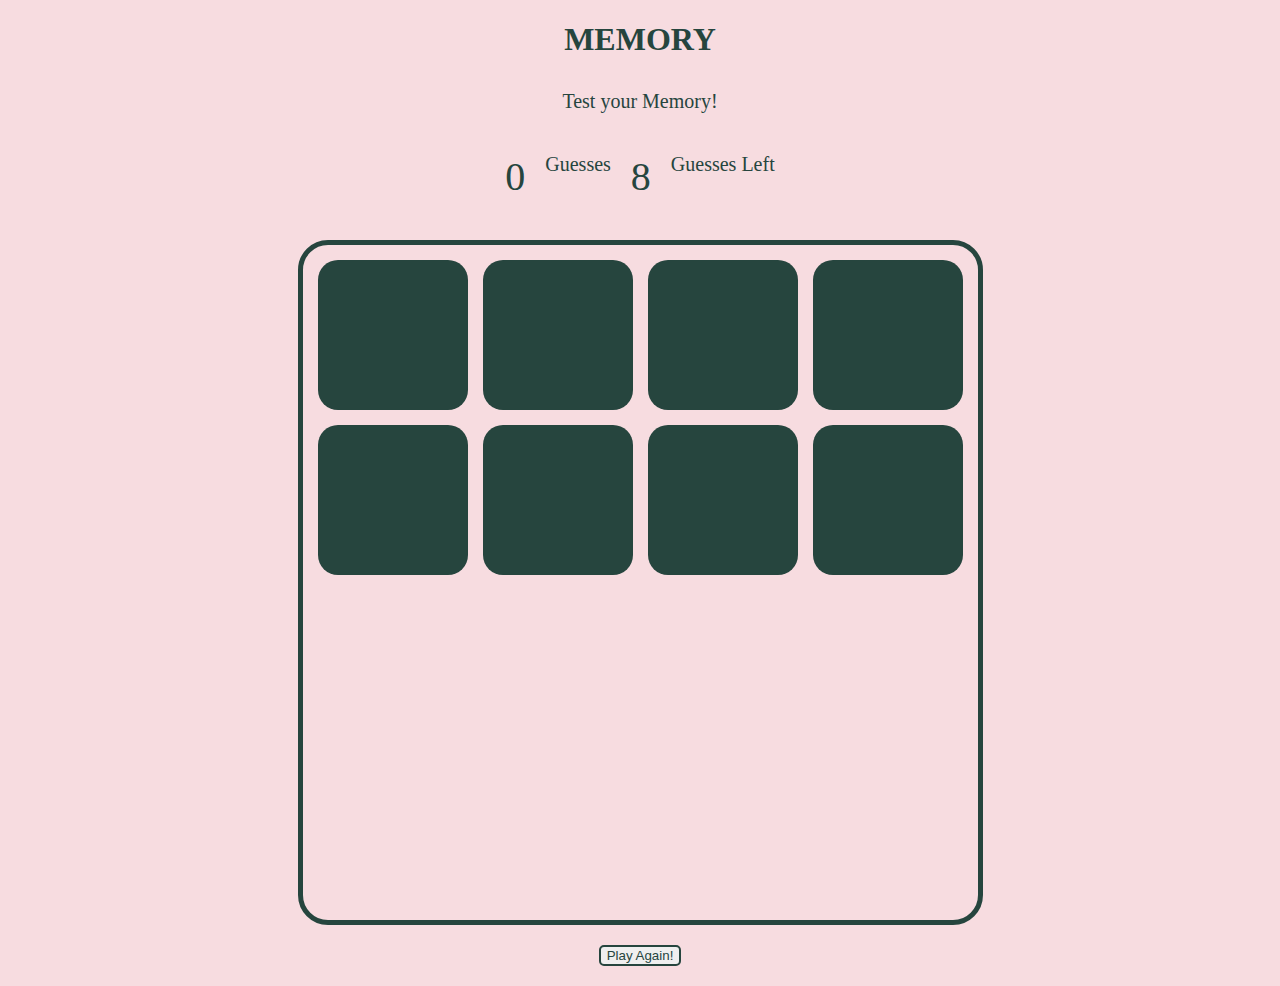
==== index.html @ 29b4722e "used my pair programming code to solve for original game. Added cached elements, added to handleCard" ====
<!DOCTYPE html>
<html lang="en">

<head>
    <meta charset="UTF-8">
    <meta http-equiv="X-UA-Compatible" content="IE=edge">
    <meta name="viewport" content="width=device-width, initial-scale=1.0">
    <link rel="stylesheet" href="./css/main.css">
    <script defer src="./js/main.js"></script>
    <title>Memory</title>
</head>

<body>
    <!-- Heading for Game  -->
    <h1>MEMORY</h1>

    <!-- message for game play -->
    <p class="message-updates">Test Your Memory!</p>

    <!-- track number of moves -->
    <section class="keeping-score">
        <p class="number-of-guesses">0</p>
        <p>Guesses</p>
        <p class="guesses-left">8</p>
        <p>Guesses Left</p>
    </section>

    <!-- "table" for cards to display -->
    <section id="game-table">

        <!-- cards -->

        <!-- row 1 -->
        <div id="0" class="card"></div>
        <div id="1" class="card"></div>
        <div id="2" class="card"></div>
        <div id="3" class="card"></div>

        <!-- row 2 -->
        <div id="4" class="card"></div>
        <div id="5" class="card"></div>
        <div id="6" class="card"></div>
        <div id="7" class="card"></div>

        <!-- row 3 -->
        <!-- <div id="nine" class="card monkey"></div>
        <div id="ten" class="card monkey"></div>
        <div id="eleven" class="card melting_face"></div>
        <div id="twelve" class="card melting_face"></div> -->

        <!-- row 4 -->
        <!-- <div id="thirteen" class="card poop"></div>
        <div id="fourteen" class="card poop"></div>
        <div id="fifteen" class="card pig-nose"></div>
        <div id="sixteen" class="card pig-nose"></div> -->

        <!-- row 5 -->
        <!-- <div id="seventeen" class="card heart-eyes"></div>
        <div id="eighteen" class="card heart-eyes"></div>
        <div id="nineteen" class="card fire"></div>
        <div id="twenty" class="card fire"></div> -->

    </section>

    <!-- Button to re start -->
    <button>Play Again!</button>
</body>

</html>
---- css/main.css ----
* {
    /* border: 1px solid red; */
    /* box-sizing: border-box; */
}

body {
    display: flex;
    flex-direction: column;
    align-items: center;
    justify-content: center;
    margin: 0;
    height: 100%;
    background-color: rgb(247, 220, 224);
    color: #26453e;
}

h1 {
    text-align: center;
    color: #26453e
}

p {
    font-size: 20px;
    margin: 10px;
}

button {
    margin: 20px;
    color: #26453e;
    border-radius: 5px;
    border: 2px solid #26453e;
}

#game-table {
    display: grid;
    grid-template-columns: repeat(4, 1fr);
    grid-template-rows: repeat(4, 1fr);
    gap: 15px;
    margin-top: 10px;
    border: 5px solid #26453e;
    border-radius: 30px;
    padding: 15px;
}

.card {
    text-align: center;
    font-size: 120px;
    margin: auto;
    display: grid;
    height: 150px;
    width: 150px;
    background-color: #26453e;
    border-radius: 20px;
}

.keeping-score {
    margin: 20px;
    display: flex;
    justify-content: space-between;
}

.number-of-guesses {
    /* align-items: start; */
    font-size: 40px;
}

.guesses-left {
    font-size: 40px;

}
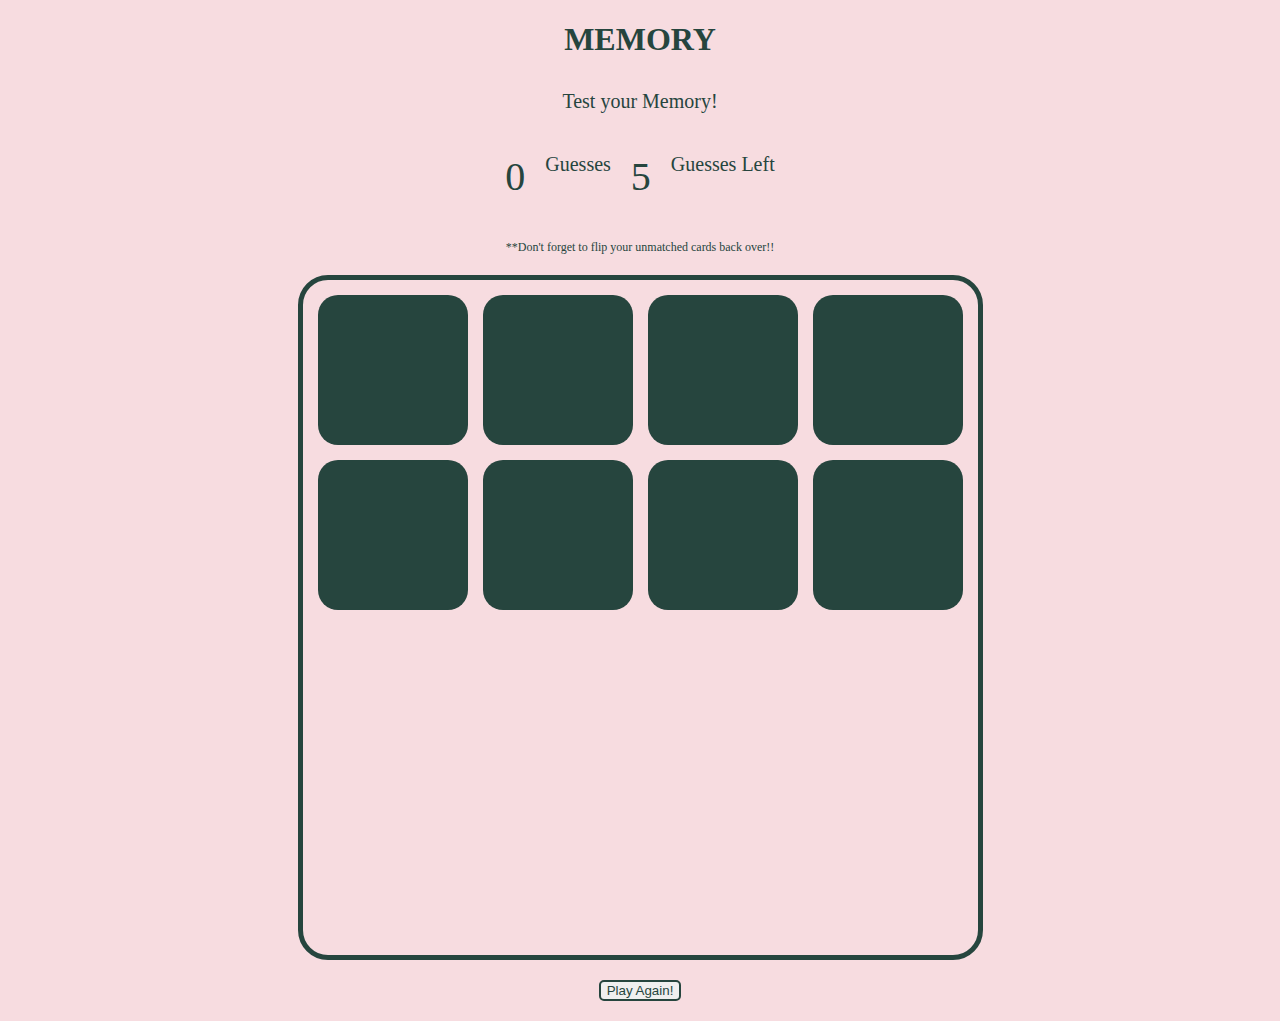
==== commit d1551bef: "Losing Message set" ====
--- a/index.html
+++ b/index.html
@@ -17,13 +17,15 @@
     <!-- message for game play -->
     <p class="message-updates">Test Your Memory!</p>
 
+
     <!-- track number of moves -->
     <section class="keeping-score">
-        <p class="number-of-guesses">0</p>
+        <p class="number-of-guesses"></p>
         <p>Guesses</p>
-        <p class="guesses-left">8</p>
+        <p class="guesses-left"></p>
         <p>Guesses Left</p>
     </section>
+    <p class="reminder">**Don't forget to flip your unmatched cards back over!!</p>
 
     <!-- "table" for cards to display -->
     <section id="game-table">
--- a/css/main.css
+++ b/css/main.css
@@ -42,6 +42,10 @@
     padding: 15px;
 }
 
+.reminder {
+    font-size: 12px;
+}
+
 .card {
     text-align: center;
     font-size: 120px;
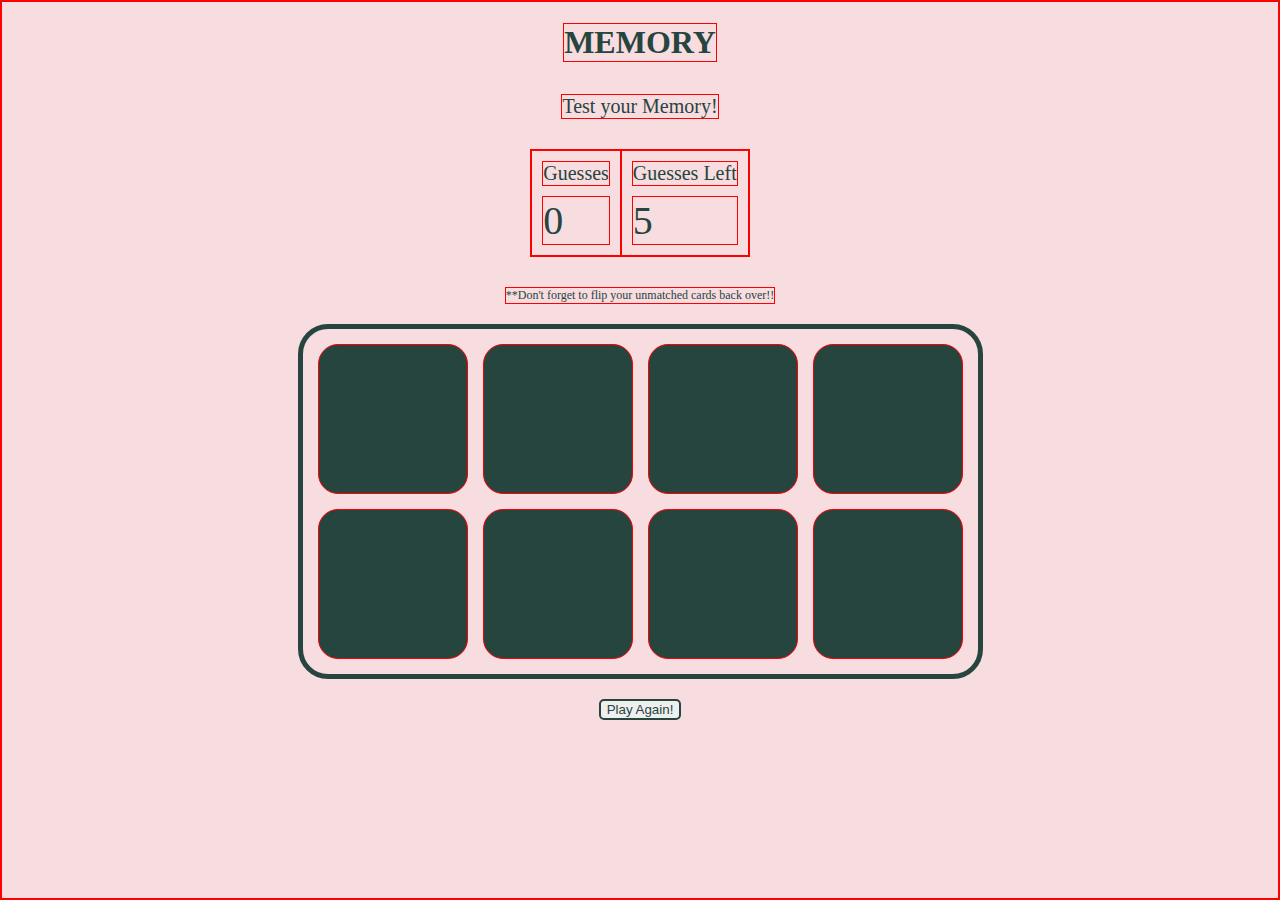
==== commit 4d79ef29: "Fixed bug when clicking on same card and updated more styling" ====
--- a/index.html
+++ b/index.html
@@ -20,11 +20,16 @@
 
     <!-- track number of moves -->
     <section class="keeping-score">
-        <p class="number-of-guesses"></p>
-        <p>Guesses</p>
-        <p class="guesses-left"></p>
-        <p>Guesses Left</p>
+        <div>
+            <p>Guesses</p>
+            <p class="number-of-guesses"></p>
+        </div>
+        <div>
+            <p>Guesses Left</p>
+            <p class="guesses-left"></p>
+        </div>
     </section>
+
     <p class="reminder">**Don't forget to flip your unmatched cards back over!!</p>
 
     <!-- "table" for cards to display -->
--- a/css/main.css
+++ b/css/main.css
@@ -1,13 +1,17 @@
 * {
-    /* border: 1px solid red; */
-    /* box-sizing: border-box; */
+    border: 1px solid red;
+    box-sizing: border-box;
+}
+
+html {
+    height: 100%;
 }
 
 body {
     display: flex;
     flex-direction: column;
     align-items: center;
-    justify-content: center;
+    justify-content: flex-start;
     margin: 0;
     height: 100%;
     background-color: rgb(247, 220, 224);
@@ -34,7 +38,7 @@
 #game-table {
     display: grid;
     grid-template-columns: repeat(4, 1fr);
-    grid-template-rows: repeat(4, 1fr);
+    grid-template-rows: repeat(2, 1fr);
     gap: 15px;
     margin-top: 10px;
     border: 5px solid #26453e;
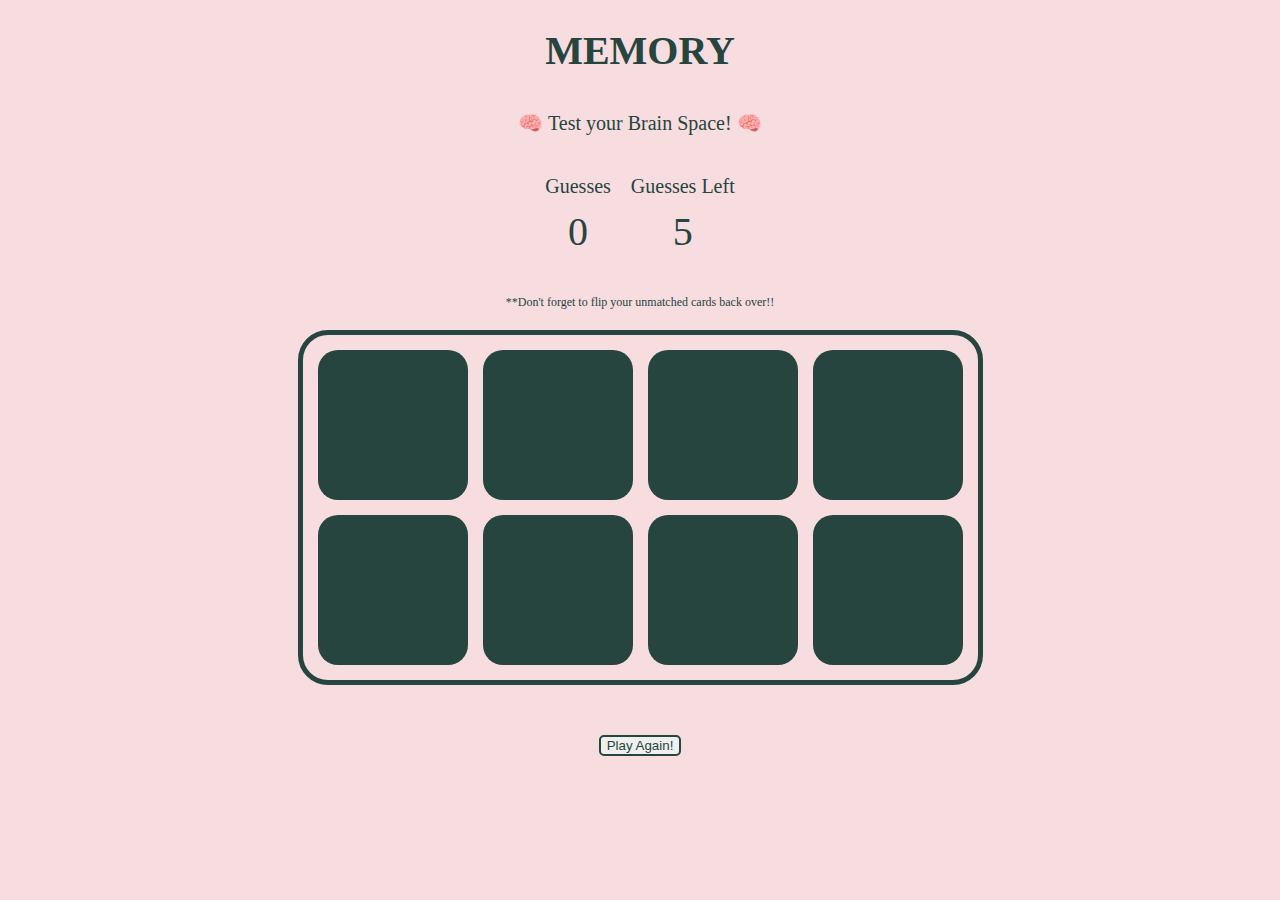
==== commit 47e2923e: "play stops at win or loss" ====
--- a/index.html
+++ b/index.html
@@ -15,7 +15,7 @@
     <h1>MEMORY</h1>
 
     <!-- message for game play -->
-    <p class="message-updates">Test Your Memory!</p>
+    <p class="message-updates">Test Your Brain!</p>
 
 
     <!-- track number of moves -->
--- a/css/main.css
+++ b/css/main.css
@@ -1,5 +1,5 @@
 * {
-    border: 1px solid red;
+    /* border: 1px solid red; */
     box-sizing: border-box;
 }
 
@@ -20,6 +20,7 @@
 
 h1 {
     text-align: center;
+    font-size: 40px;
     color: #26453e
 }
 
@@ -29,7 +30,7 @@
 }
 
 button {
-    margin: 20px;
+    margin: 50px;
     color: #26453e;
     border-radius: 5px;
     border: 2px solid #26453e;
@@ -67,12 +68,12 @@
     justify-content: space-between;
 }
 
-.number-of-guesses {
-    /* align-items: start; */
+.keeping-score>div {
+    text-align: center;
     font-size: 40px;
 }
 
-.guesses-left {
+.guesses-left,
+.number-of-guesses {
     font-size: 40px;
-
 }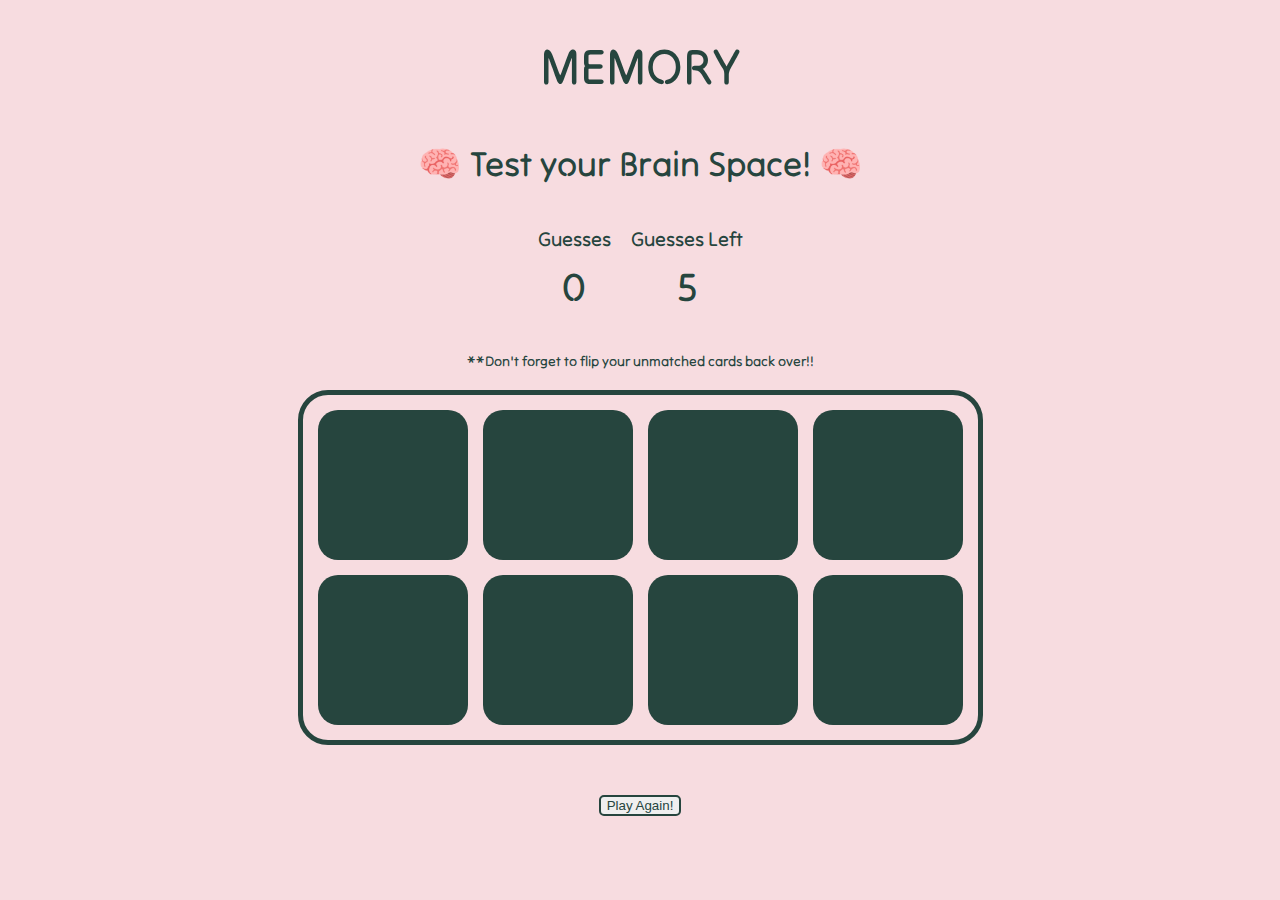
==== commit 624de081: "updated css styling" ====
--- a/index.html
+++ b/index.html
@@ -7,6 +7,9 @@
     <meta name="viewport" content="width=device-width, initial-scale=1.0">
     <link rel="stylesheet" href="./css/main.css">
     <script defer src="./js/main.js"></script>
+    <style>
+        @import url('https://fonts.googleapis.com/css2?family=Poppins:wght@300&family=Tilt+Neon&display=swap');
+    </style>
     <title>Memory</title>
 </head>
 
--- a/css/main.css
+++ b/css/main.css
@@ -5,6 +5,8 @@
 
 html {
     height: 100%;
+    font-family: 'Poppins', sans-serif;
+    font-family: 'Tilt Neon', cursive;
 }
 
 body {
@@ -20,7 +22,7 @@
 
 h1 {
     text-align: center;
-    font-size: 40px;
+    font-size: 50px;
     color: #26453e
 }
 
@@ -47,8 +49,12 @@
     padding: 15px;
 }
 
+.message-updates {
+    font-size: 35px;
+}
+
 .reminder {
-    font-size: 12px;
+    font-size: 14px;
 }
 
 .card {
@@ -70,7 +76,6 @@
 
 .keeping-score>div {
     text-align: center;
-    font-size: 40px;
 }
 
 .guesses-left,
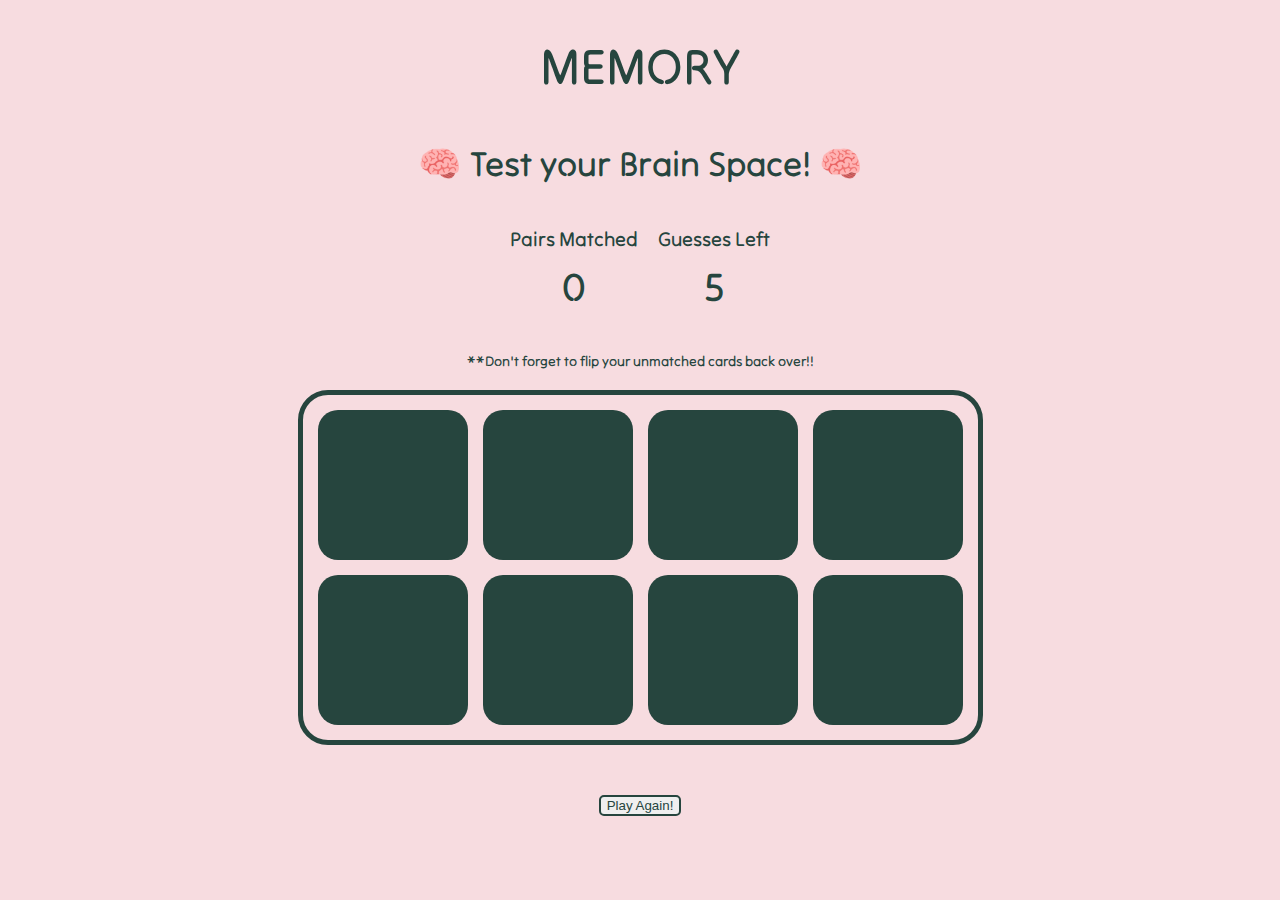
==== commit 6e5b5b6b: "refactor" ====
--- a/index.html
+++ b/index.html
@@ -20,16 +20,15 @@
     <!-- message for game play -->
     <p class="message-updates">Test Your Brain!</p>
 
-
     <!-- track number of moves -->
     <section class="keeping-score">
         <div>
-            <p>Guesses</p>
-            <p class="number-of-guesses"></p>
+            <p>Pairs Matched</p>
+            <p class="number-of-pairs">0</p>
         </div>
         <div>
             <p>Guesses Left</p>
-            <p class="guesses-left"></p>
+            <p class="guesses-left">8</p>
         </div>
     </section>
 
--- a/css/main.css
+++ b/css/main.css
@@ -79,6 +79,6 @@
 }
 
 .guesses-left,
-.number-of-guesses {
+.number-of-pairs {
     font-size: 40px;
 }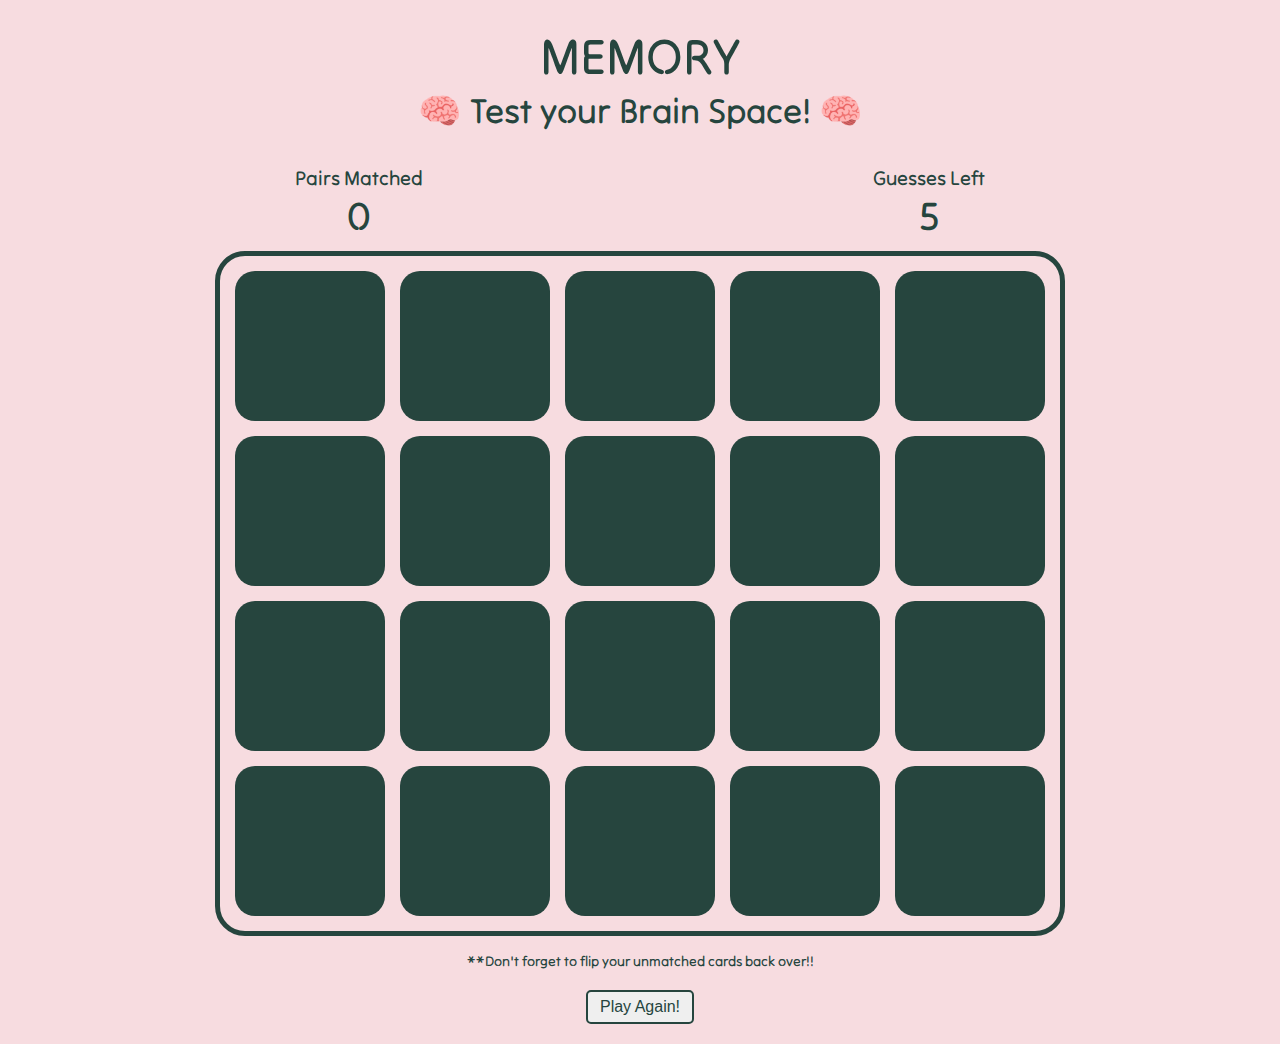
==== commit cf150d7a: "CSS styling udpates" ====
--- a/index.html
+++ b/index.html
@@ -21,24 +21,20 @@
     <p class="message-updates">Test Your Brain!</p>
 
     <!-- track number of moves -->
-    <section class="keeping-score">
-        <div>
+    <section class="score-container">
+        <div class="keeping-score">
             <p>Pairs Matched</p>
-            <p class="number-of-pairs">0</p>
+            <p class="number-of-pairs"></p>
         </div>
-        <div>
+        <div class="keeping-score">
             <p>Guesses Left</p>
-            <p class="guesses-left">8</p>
+            <p class="guesses-left"></p>
         </div>
     </section>
-
-    <p class="reminder">**Don't forget to flip your unmatched cards back over!!</p>
-
     <!-- "table" for cards to display -->
     <section id="game-table">
 
         <!-- cards -->
-
         <!-- row 1 -->
         <div id="0" class="card"></div>
         <div id="1" class="card"></div>
@@ -52,25 +48,25 @@
         <div id="7" class="card"></div>
 
         <!-- row 3 -->
-        <!-- <div id="nine" class="card monkey"></div>
-        <div id="ten" class="card monkey"></div>
-        <div id="eleven" class="card melting_face"></div>
-        <div id="twelve" class="card melting_face"></div> -->
+        <div id="8" class="card"></div>
+        <div id="9" class="card"></div>
+        <div id="10" class="card"></div>
+        <div id="11" class="card"></div>
 
         <!-- row 4 -->
-        <!-- <div id="thirteen" class="card poop"></div>
-        <div id="fourteen" class="card poop"></div>
-        <div id="fifteen" class="card pig-nose"></div>
-        <div id="sixteen" class="card pig-nose"></div> -->
+        <div id="12" class="card"></div>
+        <div id="13" class="card"></div>
+        <div id="14" class="card"></div>
+        <div id="15" class="card"></div>
 
         <!-- row 5 -->
-        <!-- <div id="seventeen" class="card heart-eyes"></div>
-        <div id="eighteen" class="card heart-eyes"></div>
-        <div id="nineteen" class="card fire"></div>
-        <div id="twenty" class="card fire"></div> -->
+        <div id="16" class="card"></div>
+        <div id="17" class="card"></div>
+        <div id="18" class="card"></div>
+        <div id="19" class="card"></div>
 
     </section>
-
+    <p class="reminder">**Don't forget to flip your unmatched cards back over!!</p>
     <!-- Button to re start -->
     <button>Play Again!</button>
 </body>
--- a/css/main.css
+++ b/css/main.css
@@ -1,77 +1,67 @@
 * {
-    /* border: 1px solid red; */
+    /* border: .0625rem solid red; */
+    margin: 0;
+    padding: 0;
     box-sizing: border-box;
 }
 
 html {
-    height: 100%;
     font-family: 'Poppins', sans-serif;
     font-family: 'Tilt Neon', cursive;
+
 }
 
 body {
+    min-height: 100vh;
+    width: 100%;
     display: flex;
+    flex-wrap: wrap;
     flex-direction: column;
     align-items: center;
     justify-content: flex-start;
-    margin: 0;
-    height: 100%;
+    margin: auto;
     background-color: rgb(247, 220, 224);
     color: #26453e;
 }
 
 h1 {
     text-align: center;
-    font-size: 50px;
-    color: #26453e
+    font-size: 3.125rem;
+    color: #26453e;
+    margin-top: 1.5rem;
 }
 
 p {
-    font-size: 20px;
-    margin: 10px;
+    font-size: 1.25rem;
+    margin: 0;
+    /* margin: .625rem; */
 }
 
 button {
-    margin: 50px;
+    margin: 1.25rem;
     color: #26453e;
-    border-radius: 5px;
-    border: 2px solid #26453e;
-}
-
-#game-table {
-    display: grid;
-    grid-template-columns: repeat(4, 1fr);
-    grid-template-rows: repeat(2, 1fr);
-    gap: 15px;
-    margin-top: 10px;
-    border: 5px solid #26453e;
-    border-radius: 30px;
-    padding: 15px;
+    border-radius: .3125rem;
+    border: .125rem solid #26453e;
+    font-size: 1rem;
+    padding: 6px 12px;
 }
 
 .message-updates {
-    font-size: 35px;
+    font-size: 2.1875rem;
+    margin-bottom: 2rem;
 }
 
-.reminder {
-    font-size: 14px;
-}
-
-.card {
-    text-align: center;
-    font-size: 120px;
-    margin: auto;
-    display: grid;
-    height: 150px;
-    width: 150px;
-    background-color: #26453e;
-    border-radius: 20px;
+.score-container {
+    display: flex;
+    column-gap: 28.125rem;
 }
 
 .keeping-score {
-    margin: 20px;
+    margin: 0;
     display: flex;
     justify-content: space-between;
+    text-align: center;
+    flex-direction: column;
 }
 
 .keeping-score>div {
@@ -80,5 +70,34 @@
 
 .guesses-left,
 .number-of-pairs {
-    font-size: 40px;
+    font-size: 2.5rem;
+}
+
+.reminder {
+    font-size: .875rem;
+
+}
+
+#game-table {
+    display: grid;
+    grid-template-columns: repeat(5, 1fr);
+    grid-template-rows: repeat(4, 1fr);
+    gap: .9375rem;
+    margin-top: .625rem;
+    border: .3125rem solid #26453e;
+    border-radius: 1.875rem;
+    padding: .9375rem;
+    margin-bottom: 1rem;
+}
+
+.card {
+    text-align: center;
+    font-size: 6.875rem;
+    margin: auto;
+    display: grid;
+    line-height: 9.375rem;
+    height: 9.375rem;
+    width: 9.375rem;
+    background-color: #26453e;
+    border-radius: 1.25rem;
 }